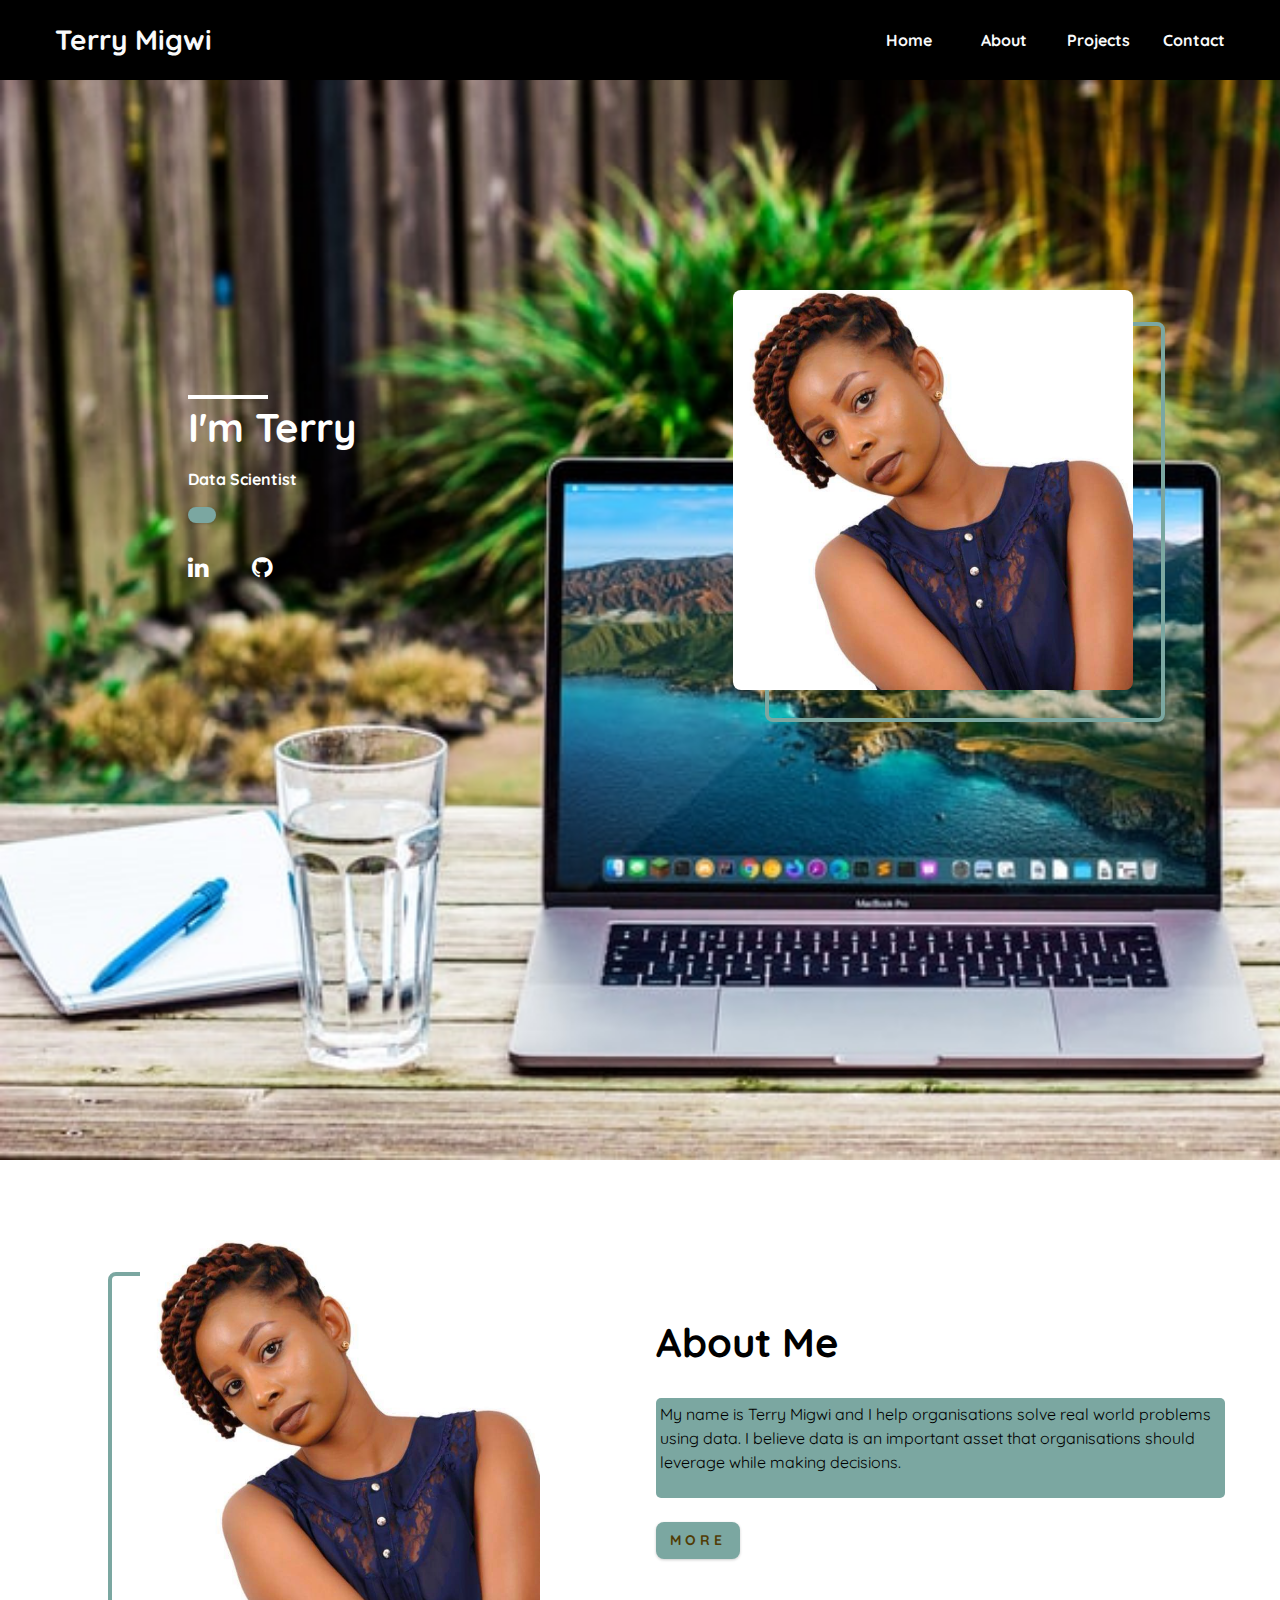
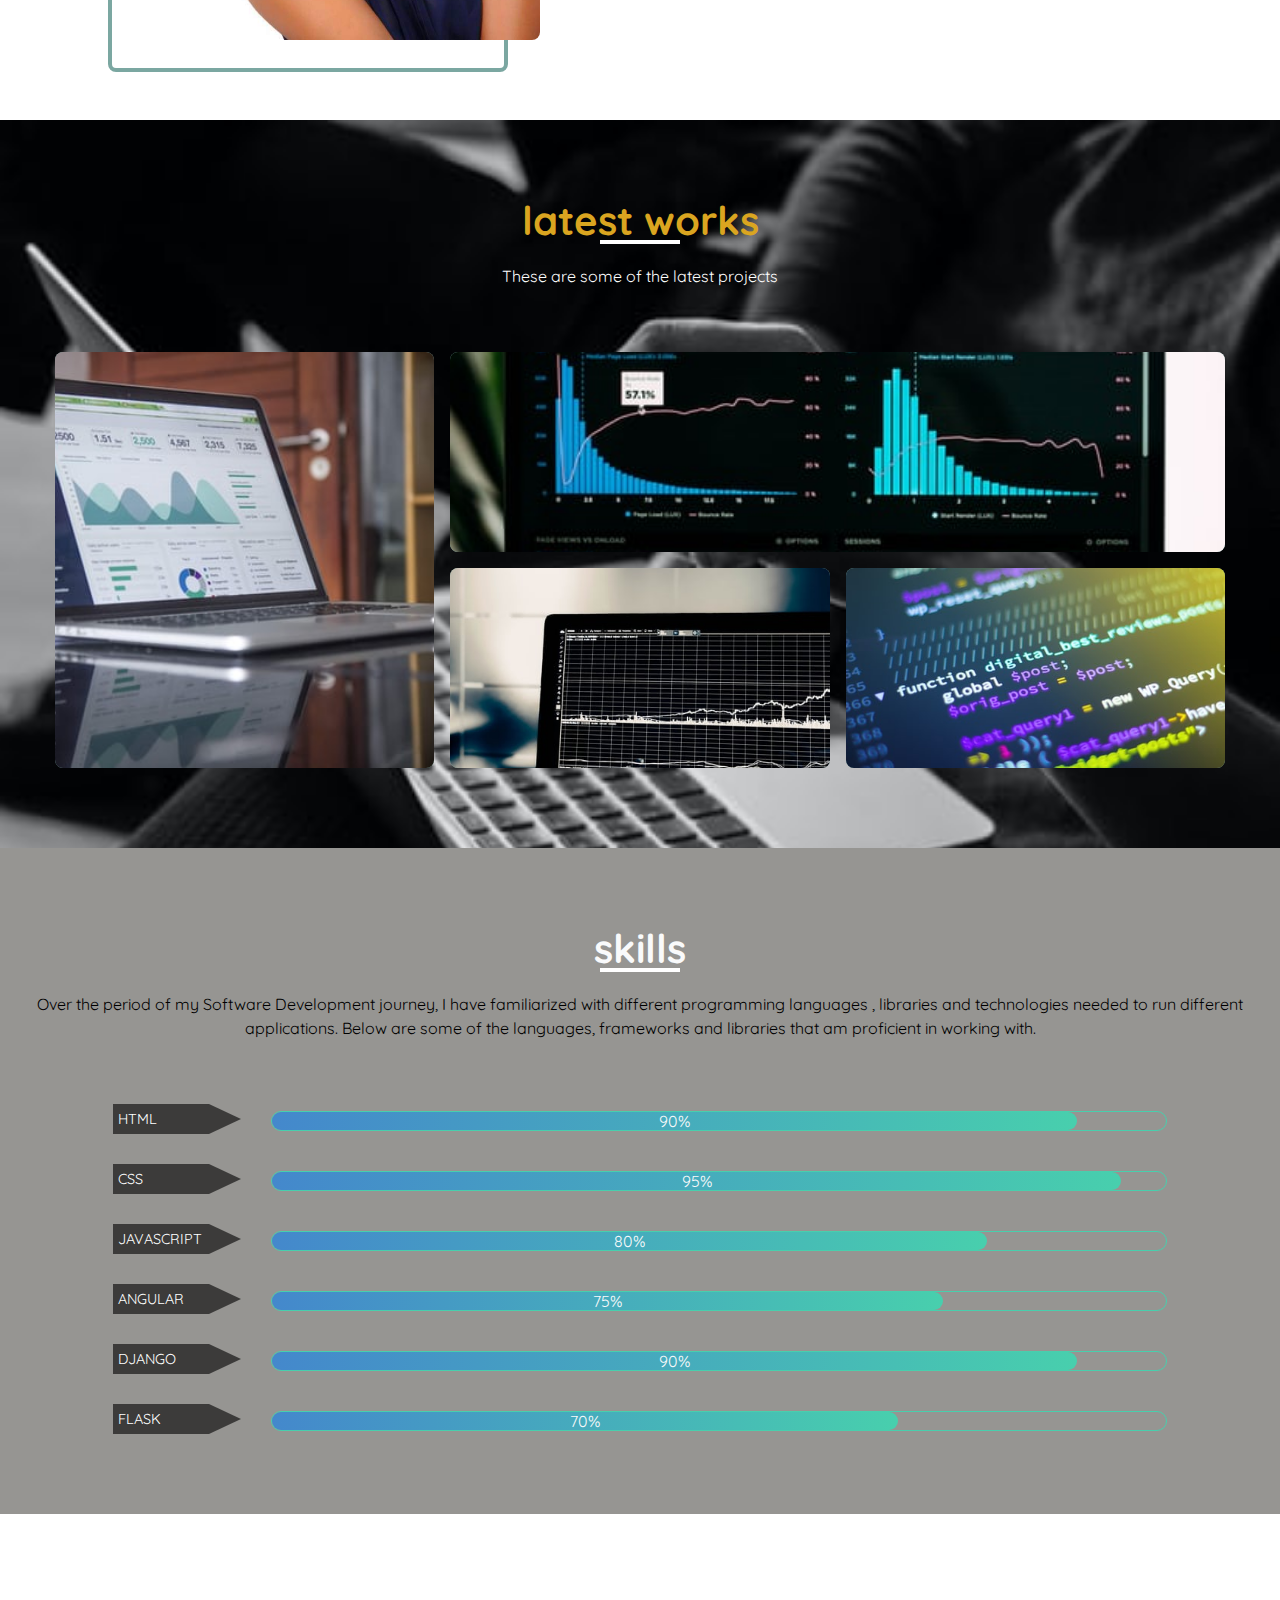
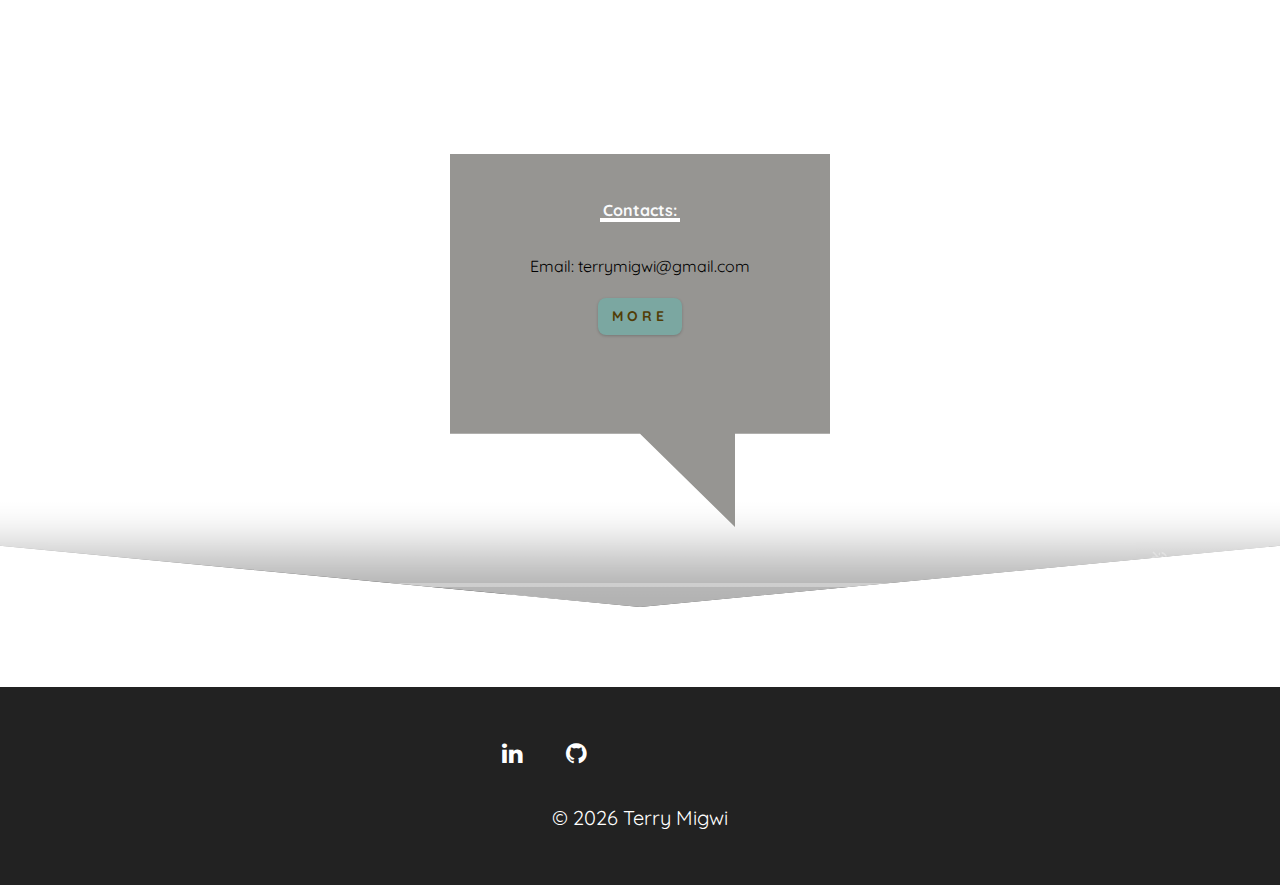
==== index.html @ 01ec3834 "my commit refine code" ====
<!DOCTYPE html>
<html lang="en">
  <head>
    <meta charset="UTF-8" />
    <meta name="viewport" content="width=device-width, initial-scale=1.0" />
    <title>Terry || Home</title>
    <script src="https://code.jquery.com/jquery-3.5.1.slim.min.js" integrity="sha384-DfXdz2htPH0lsSSs5nCTpuj/zy4C+OGpamoFVy38MVBnE+IbbVYUew+OrCXaRkfj" crossorigin="anonymous"></script>
    <script src="https://cdn.jsdelivr.net/npm/popper.js@1.16.1/dist/umd/popper.min.js" integrity="sha384-9/reFTGAW83EW2RDu2S0VKaIzap3H66lZH81PoYlFhbGU+6BZp6G7niu735Sk7lN" crossorigin="anonymous"></script>
    <script src="https://cdn.jsdelivr.net/npm/bootstrap@4.5.3/dist/js/bootstrap.min.js" integrity="sha384-w1Q4orYjBQndcko6MimVbzY0tgp4pWB4lZ7lr30WKz0vr/aWKhXdBNmNb5D92v7s" crossorigin="anonymous"></script>
    <link rel="stylesheet" href="https://cdnjs.cloudflare.com/ajax/libs/font-awesome/4.7.0/css/font-awesome.min.css">
    <link rel="preconnect" href="https://fonts.gstatic.com">
    <link href="https://fonts.googleapis.com/css2?family=Tangerine&display=swap" rel="stylesheet">
    <link rel="stylesheet" href="./css/styles.css" />
  </head>
  <body>
    <div class="container">
    <!-- navbar -->
    <nav class="nav" id="nav">
      <div class="nav-center">
        <!-- nav header -->
        <div class="nav-header">
          <h3>Terry Migwi</h3>
          <button class="nav-btn" id="nav-btn">
            <i class="fa fa-bars"></i>
          </button>
        </div>
        <!-- nav-links -->
        <ul class="nav-links">
          <li>
            <a href="index.html">home</a>
          </li>
          <li>
            <a href="about.html">about</a>
          </li>
          <li>
            <a href="projects.html">projects</a>
          </li>
          <li>
            <a href="contact.html">contact</a>
          </li>
        </ul>
      </div>
    </nav>
    <!-- end of navbar -->
    <!-- sidebar -->
    <aside class="sidebar" id="sidebar" style="background-image: url(./images/photo-1530695489795-8111e55b4280.jpeg);" >
      <div>
        <button class="close-btn" id="close-btn">
          <i class="fa fa-times"></i>
        </button>
        <!-- nav-links -->
        <ul class="sidebar-links">
          <li>
            <a href="index.html">HOME</a>
          </li>
            <a href="projects.html">PROJECTS</a>
          </li>
          <li>
            <a href="">SKILLS</a>
          </li>
          <li>
          <li>
            <a href="about.html">ABOUT</a>
          </li>
          <li>
          <li>
            <a href="contact.html">CONTACT</a>
          </li>
        </ul>
        <!-- social icons -->
        <ul class="social-icons">
          <li>
            <a href="https://www.linkedin.com/in/terry-migwi-a81082137/" class="social-icon">
              <i class="fa fa-linkedin"></i>
            </a>
          </li>
          <li>
            <a href="https://github.com/Terry-Migwi" class="social-icon">
              <i class="fa fa-github"></i>
            </a>
          </li>
        </ul>
      </div>
    </aside>
    <!-- end of sidebar -->
    <!-- header -->
    <header class="hero" style="background-image: url(./images/bg.jpeg);" >
      <div class="section-center hero-center">
        <article class="hero-info">
          <div class="underline"></div>
          <h2 style="color: white;" >I'm Terry</h2> <br>
          <h4>Data Scientist</h4>
          <a href="contact.html" class="btn hero-btn"></a>
          <!-- social icons -->
          <ul class="social-icons hero-icons" style="margin-top: 20px;" >
            <li>
              <a href="https://www.linkedin.com/in/terry-migwi-a81082137/" class="social-icon">
                <i class="fa fa-linkedin" style="color:white;"></i>
              </a>
            </li>
            <li>
              <a href="https://github.com/Terry-Migwi" class="social-icon">
                <i class="fa fa-github" style="color:white;"></i>
              </a>
            </li>
          </ul>
        </article>
        <article class="hero-img">
          <img src="./images/Terry .jpg" class="hero-photo" alt="image" />
        </article>
      </div>
    </header>
    <!-- end of header -->
    <!-- about -->
    <section class="section about">
      <div class="section-center about-center">
        <!-- about img -->
        <article class="about-img">
          <img src="./images/Terry .jpg" class="hero-photo" alt="image" />
        </article>
        <!-- about info -->
        <article class="about-info">
          <!-- section title -->
          <div class="section-title about-title">
            <h2 style="color: black;">About Me</h2>
            <div class="underline"></div>
          </div>
          <!--end of section title -->
          <div class="abt">
            <p>My name is Terry Migwi and I help organisations solve real world problems using data. I believe data is an important asset that organisations should leverage while making decisions.</p>
          </div> <br>
          <a href="about.html" class="btn">More</a>
        </article>
      </div>
    </section>
    <!-- end of about -->
    
    <!-- projects -->
    <section class="section projects" style="background-image: url(./images/p.jpeg); background-repeat: no-repeat; background-size: cover;" >
      <!-- section title -->
      <div class="section-title">
        <h2 style="color: goldenrod;" >latest works</h2>
        <div class="underline"></div>
        <p class="projects-text" style="color: white;">
          These are some of the latest projects 
        </p>
      </div>
      <!--end of section title -->
      <div class="section-center projects-center">
        <!-- single project -->
        <a href="projects.html" class="project-1">
          <article class="project">
            <img
              src="./images/data.jpeg"
              alt="single project"
              class="project-img"
            />
            <div class="project-info">
              <h4>Neighbourhood</h4>
              <p>Moringa School</p>
            </div>
          </article>
        </a>
        <!-- end of single project -->
        <!-- single project -->
        <a href="projects.html" class="project-2">
          <article class="project">
            <img
              src="./images/data1.jpeg"
              alt="single project"
              class="project-img"
            />
            <div class="project-info">
              <h4>Blogs website</h4>
              <p>Moringa School</p>
            </div>
          </article>
        </a>
        <!-- end of single project --><!-- single project -->
        <a href="projects.html" class="project-3">
          <article class="project">
            <img
              src="./images/data2.jpeg"
              alt="single project"
              class="project-img"
            />
            <div class="project-info">
              <h4>Awards</h4>
              <p>Moringa School</p>
            </div>
          </article>
        </a>
        <!-- end of single project --><!-- single project -->
        <a href="projects.html" class="project-4">
          <article class="project">
            <img
              src="./images/data3.jpeg"
              alt="single project"
              class="project-img"
            />
            <div class="project-info">
              <h4>Github Search</h4>
              <p>Moringa School</p>
            </div>
          </article>
        </a>
        <!-- end of single project -->
      </div>
    </section>
    <!-- end of projects -->
<!-- skills -->
<section class="section skills">
  <!-- section title -->
  <div class="section-title">
    <h2>skills</h2>
    <div class="underline"></div>
    <p>Over the period of my Software Development journey, I have familiarized with different programming languages , libraries and technologies needed to run different applications. Below are some of the languages, frameworks and libraries that am proficient in working with.</p>
  </div>
  <!--end of section title -->
  <div class="container">
    <div class="html">
      <div class="tag-html">
          <p>HTML</p>
      </div>
      <div class="progressbar">
          <div class="bar-progress" data-done="90">90%</div>
      </div>
    </div>
  <div class="html">
      <div class="tag-css">
          <p>CSS</p>
      </div>
      <div class="progressbar">
          <div class="bar-progress" data-done="95">95%</div>
      </div>
  </div>
  <div class="html">
      <div class="tag-javascript">
          <p>JAVASCRIPT</p>
      </div>
      <div class="progressbar">
          <div class="bar-progress" data-done="80">80%</div>
      </div>
  </div>
  <div class="html">
      <div class="tag-angular">
          <p>ANGULAR</p>
      </div>
      <div class="progressbar">
          <div class="bar-progress" data-done="75">75%</div>
      </div>
  </div>
  <div class="html">
      <div class="tag-django">
          <p>DJANGO</p>
      </div>
      <div class="progressbar">
          <div class="bar-progress" data-done="90">90%</div>
      </div>
  </div>
  <div class="html">
      <div class="tag-flask">
          <p>FLASK</p>
      </div>
      <div class="progressbar">
          <div class="bar-progress" data-done="70">70%</div>
      </div>
  </div>
</div>

</div>
<!-- end of skills -->

    <!-- connect -->
    <section class="connect">
      <video
        controls
        autoplay
        muted
        loop
        class="video-container"
        poster="./images/project-1.jpeg"
      >
        <source src="./videos/connect.mp4" type="video/mp4" />
        Sorry, your browser does not support embedded videos
      </video>
      <div class="video-banner">
        <!-- section title -->
        <div class="section-title">
          <h4>Contacts:</h4>
          <div class="underline"></div>
        </div>
        <!--end of section title -->
        <p class="video-text">
          Email: terrymigwi@gmail.com
        </p>
        <a href="contact.html" class="btn">MORE</a>
      </div>
    </section>
    <!-- end of connect -->
    
    <!-- footer -->
    <footer class="footer">
      <!-- social icons -->
      <ul class="social-icons">
        <li>
          <a href="https://www.linkedin.com/in/terry-migwi-a81082137/" class="social-icon">
            <i class="fa fa-linkedin" style="color:white;"></i>
          </a>
        </li>
        <li>
          <a href="https://github.com/Terry-Migwi" class="social-icon">
            <i class="fa fa-github" style="color:white;"></i>
          </a>
        </li>
      </ul>

      <p class="ny">&copy; <span id="date"></span> Terry Migwi</p>
    </footer>
    <script src="./js/app.js"></script>
  </body>
</html>
---- css/styles.css ----
@import url('https://fonts.googleapis.com/css2?family=Quicksand:wght@300&display=swap');

body {
  font-family: 'Quicksand', sans-serif;
  overflow-x: hidden;
}

.services{
  display: flex;
  flex-direction: row;
  flex-wrap: wrap;
  justify-content: space-around;
  height: 100px;
  
}

:root {
  /* dark shades of primary color*/
  --clr-primary-1: hsl(43, 86%, 17%);
  --clr-primary-2: hsl(43, 77%, 27%);
  --clr-primary-3: hsl(43, 72%, 37%);
  --clr-primary-4: hsl(42, 63%, 48%);
  /* primary/main color */
  --clr-primary-5: hsl(172, 20%, 57%);
  /* lighter shades of primary color */
  --clr-primary-6: hsl(45, 2%, 58%);
  --clr-primary-7: hsl(45, 2%, 58%);
  --clr-primary-8: hsl(45, 2%, 58%);
  --clr-primary-9: hsl(45, 2%, 58%);
  --clr-primary-10: hsl(45, 2%, 58%);
  /* darkest grey - used for headings */
  --clr-grey-1: hsl(210, 25%, 98%);
  --clr-grey-2: hsl(210, 25%, 98%);
  --clr-grey-3: hsl(210, 25%, 98%);
  --clr-grey-4: hsl(210, 25%, 98%);
  /* grey used for paragraphs */
  --clr-grey-5: hsl(210, 40%, 98%);
  --clr-grey-6: hsl(183, 22%, 67%);
  --clr-grey-7: hsl(211, 27%, 70%);
  --clr-grey-8: hsl(210, 31%, 80%);
  --clr-grey-9: hsl(212, 33%, 89%);
  --clr-grey-10: hsl(210, 36%, 96%);
  --clr-white: #fff;
  --transition: all 0.3s linear;
  --spacing: 0.25rem;
  --radius: 0.5rem;
  --light-shadow: 0 5px 15px rgba(0, 0, 0, 0.1);
  --dark-shadow: 0 5px 15px rgba(0, 0, 0, 0.2);
  --max-width: 1170px;
}
/*
=============== 
Global Styles
===============
*/

*,
::after,
::before {
  margin: 0;
  padding: 0;
  box-sizing: border-box;
}
body {
  background: var(--clr-white);
  color: var(--clr-grey-1);
  line-height: 1.5;
  font-size: 0.875rem;
}
ul {
  list-style-type: none;
}
a {
  text-decoration: none;
}
img:not(.nav-logo) {
  width: 100%;
  display: block;
}


p {
  margin-bottom: 1.25rem;
  color: black;
}
@media screen and (min-width: 800px) {
  h1 {
    font-size: 4rem;
  }
  h2 {
    font-size: 2.5rem;
  }
  h3 {
    font-size: 1.75rem;
  }
  h4 {
    font-size: 1rem;
  }
  body {
    font-size: 1rem;
  }
  h1,
  h2,
  h3,
  h4 {
    line-height: 1;
  }
}
/*  global classes */

.btn {
  text-transform: uppercase;
  background: var(--clr-primary-5);
  color: var(--clr-primary-1);
  padding: 0.375rem 0.75rem;
  letter-spacing: var(--spacing);
  display: inline-block;
  font-weight: 700;
  -webkit-transition: var(--transition);
  transition: var(--transition);
  font-size: 0.875rem;
  border: 2px solid transparent;
  cursor: pointer;
  box-shadow: 0 1px 3px rgba(0, 0, 0, 0.2);
  border-radius: var(--radius);
}
.btn:hover {
  color: var(--clr-primary-1);
  background: var(--clr-primary-7);
}
/* section */
.section {
  padding: 5rem 0;
}

.section-center {
  width: 90vw;
  margin: 0 auto;
  max-width: 1170px;
}
@media screen and (min-width: 992px) {
  .section-center {
    width: 95vw;
  }
}
/* added during recording */

.underline {
  width: 5rem;
  height: 0.25rem;
  margin-bottom: 1.25rem;
  background-color: white;
  margin-left: auto;
  margin-right: auto;
}
.section-title {
  margin-bottom: 4rem;
  text-align: center;
}
.abt {
  background-color: hsl(172, 20%, 57%);
  border-radius: 5px;
  padding: 4px;
}
.bg-grey {
  background: var(--clr-grey-10);
}
/*
=============== 
Navbar
===============
*/
.nav-links {
  display: none;
}
.nav {
  height: 5rem;
  padding: 1rem;
  display: grid;
  -webkit-box-align: center;
  align-items: center;
  -webkit-transition: var(--transition);
  transition: var(--transition);
  background-color: black;
}
.nav-center {
  width: 100%;
  max-width: 1170px;
  margin: 0 auto;
}
.nav-header {
  display: grid;
  grid-template-columns: auto 1fr;
  -webkit-box-align: center;
  align-items: center;
}
.nav-btn {
  background: transparent;
  border-color: transparent;
  color: var(--clr-primary-5);
  font-size: 2rem;
  cursor: pointer;
  justify-self: end;
}
@media screen and (min-width: 768px) {
  .nav {
    background-color: black;
  }
  .nav-btn {
    display: none;
  }
  .nav-links {
    display: grid;
    grid-template-columns: repeat(4, 1fr);
    justify-items: center;
    -webkit-column-gap: 2rem;
    -moz-column-gap: 2rem;
    column-gap: 2rem;
    justify-self: end;
  }
  .nav-links a {
    text-transform: capitalize;
    color: var(--clr-grey-1);
    font-weight: bold;
    -webkit-transition: var(--transition);
    transition: var(--transition);
  }
  .nav-links a:hover {
    color: white;
  }
  .nav-center {
    display: grid;
    grid-template-columns: auto 1fr;
    -webkit-box-align: center;
    align-items: center;
  }
}
/* fixed navbar */
.navbar-fixed {
  position: fixed;
  top: 0;
  left: 0;
  width: 100%;
  background-color: black;
  z-index: 2;
  /* box-shadow: var(--light-shadow); */
}
/*
=============== 
Sidebar
===============
*/
.sidebar {
  position: fixed;
  top: 0;
  left: 0;
  width: 100%;
  height: 100%;
  background-color: black;
  z-index: 4;
  display: grid;
  place-items: center;
  -webkit-transition: var(--transition);
  transition: var(--transition);
  /* add later */
  -webkit-transform: translateX(-100%);
  transform: translateX(-100%);
}
/* toggle sidebar */
.show-sidebar {
  -webkit-transform: translateX(0);
  transform: translateX(0);
}
.sidebar-links {
  text-align: center;
}
.sidebar-links a {
  font-size: 2rem;
  text-transform: capitalize;
  -webkit-transition: var(--transition);
  transition: var(--transition);
  color: var(--clr-grey-5);
  letter-spacing: var(--spacing);
  display: inline-block;
  margin-bottom: 1.5rem;
}
.sidebar-links a:hover {
  color: var(--clr-primary-5);
}
.social-icons {
  display: grid;
  margin-top: 3rem;
  width: 20rem;
  grid-template-columns: repeat(5, 1fr);
  justify-items: center;
}
.social-icon {
  font-size: 1.5rem;
  color: var(--clr-grey-1);
  -webkit-transition: var(--transition);
  transition: var(--transition);
}
.social-icon:hover {
  color: var(--clr-primary-5);
}
.close-btn {
  position: absolute;
  top: 1rem;
  right: 1rem;
  font-size: 3rem;
  background: transparent;
  border: transparent;
  -webkit-transition: var(--transition);
  transition: var(--transition);
  color: #bb2525;
  cursor: pointer;
}
.close-btn:hover {
  color: #e66b6b;
}
/*
=============== 
Hero
===============
*/
/* underline added to globals */
.hero .underline {
  margin-bottom: 0.5rem;
  margin-left: 0;
}
.hero-img {
  display: none;
}
.hero {
  background: var(--clr-primary-10);
  background-size: cover;
  height: 120vh;
}
.hero-center {
  min-height: calc(100vh - 5rem);
  display: grid;
  place-items: center;
}
.hero-info h4 {
  color: white;
}
.hero-icons {
  justify-items: start;
}
.hero-btn {
  margin-top: 1.25rem;
}
@media screen and (min-width: 992px) {
  .hero-img {
    display: block;
    position: relative;
  }
  .hero-center {
    grid-template-columns: 1fr 1fr;
  }

  .hero-img::before,
  .about-img::before {
    content: "";
    position: absolute;
    width: 100%;
    height: 100%;
    border: 0.25rem solid var(--clr-primary-5);
    top: 2rem;
    right: -2rem;
    border-radius: var(--radius);
  }
}
.hero-photo {
  max-width: 25rem;
  max-height: 30rem;
  -o-object-fit: cover;
  object-fit: cover;
  border-radius: var(--radius);
  position: relative;
}
/*
=============== 
About
===============
*/
/* section title added to globals */
.about-title {
  text-align: left;
  margin-bottom: 2rem;
}
.about-title .underline {
  margin-left: 0;
}
.about-center {
  display: grid;
  gap: 3rem 2rem;
}
.about-img {
  justify-self: center;
}
@media screen and (min-width: 992px) {
  .about-center {
    grid-template-columns: 1fr 1fr;
  }
  .about-img {
    position: relative;
  }
  .about-img::before {
    left: -2rem;
  }
  .about-info {
    align-self: center;
  }
}

/*
=============== 
Projects
===============
*/
.projects-text {
  width: 85vw;
  max-width: 30rem;
  margin: 0 auto;
}
.project {
  position: relative;
  background: var(--clr-primary-5);
  border-radius: var(--radius);
  margin-bottom: 2rem;
}
.project-info {
  text-align: center;
  color: var(--clr-white);
  position: absolute;
  top: 50%;
  left: 50%;
  -webkit-transform: translate(-50%, -50%);
  transform: translate(-50%, -50%);
  -webkit-transition: var(--transition);
  transition: var(--transition);
  opacity: 0;
}
.project-info p {
  text-transform: capitalize;
  color: var(--clr-white);
}
.project:hover .project-info {
  opacity: 1;
}
.project-img {
  -webkit-transition: var(--transition);
  transition: var(--transition);
  border-radius: var(--radius);
  height: 15rem;
  -o-object-fit: cover;
  object-fit: cover;
}
.project:hover .project-img {
  opacity: 0.1;
}
.project::after {
  content: "";
  position: absolute;
  top: 0;
  left: 0;
  width: 100%;
  height: 100%;
  border: 0.25rem solid var(--clr-white);
  border-radius: var(--radius);
  -webkit-transition: var(--transition);
  transition: var(--transition);
  opacity: 0;
}
.project:hover::after {
  opacity: 1;
  -webkit-transform: scale(0.8);
  transform: scale(0.8);
}
@media screen and (min-width: 676px) {
  .projects-center {
    display: grid;
    grid-template-columns: 1fr 1fr;
    -webkit-column-gap: 2rem;
    -moz-column-gap: 2rem;
    column-gap: 2rem;
  }
}
@media screen and (min-width: 992px) {
  .projects-center {
    grid-template-columns: repeat(3, 1fr);
  }
}
@media screen and (min-width: 1170px) {
  .projects-center {
    grid-template-rows: 200px 200px;
    gap: 1rem;
    grid-template-areas:
      "a b b"
      "a c d";
  }
  .project-img {
    height: 100%;
  }
  .project {
    height: 100%;
  }
  .project-1 {
    grid-area: a;
  }
  .project-2 {
    grid-area: b;
  }
  .project-3 {
    grid-area: c;
  }
  .project-4 {
    grid-area: d;
  }
}
/*
=============== 
Connect
===============
*/
.connect {
  min-height: 10vh;
  position: relative;
  padding: 10rem 0 5rem 0;
  margin: 5rem 0;
}
.video-container {
  position: absolute;
  top: 0;
  left: 0;
  width: 100%;
  height: 100%;
  -o-object-fit: cover;
  object-fit: cover;
  z-index: -2;
}
.connect::after {
  content: "";
  position: absolute;
  top: 0;
  left: 0;
  width: 100%;
  height: 100%;
  background: var(--clr-white);
  /* background: rgba(0, 0, 0, 0.6); */
  opacity: 0.7;
  z-index: -1;
}
.connect {
  display: grid;
  place-items: center;
}
.video-banner .section-title {
  margin-bottom: 2rem;
}
.video-text {
  max-width: 30rem;
}
.video-banner {
  background: var(--clr-primary-10);
  padding: 3rem 5rem 12rem 5rem;
  text-align: center;

  -webkit-clip-path: polygon(
    0% 0%,
    100% 0%,
    100% 75%,
    75% 75%,
    75% 100%,
    50% 75%,
    0% 75%
  );
  clip-path: polygon(
    0% 0%,
    100% 0%,
    100% 75%,
    75% 75%,
    75% 100%,
    50% 75%,
    0% 75%
  );
}
.connect {
  -webkit-clip-path: polygon(
    50% 0%,
    100% 10%,
    100% 90%,
    50% 100%,
    0 90%,
    0 10%
  );
  clip-path: polygon(50% 0%, 100% 10%, 100% 90%, 50% 100%, 0 90%, 0 10%);
}
/*
=============== 
Skills
===============
*/
@media screen and (min-width: 768px) {
  .skills-center {
    display: grid;
    grid-template-columns: 1fr 1fr;
    -webkit-column-gap: 2rem;
    -moz-column-gap: 2rem;
    column-gap: 2rem;
  }
}
.skills {
  background: var(--clr-primary-9);
}
.skills h3 {
  margin: 1.5rem 0;
  color: var(--clr-primary-1);
}
.skill {
  margin-bottom: 1.25rem;
}
.skill p {
  margin-bottom: 0.5rem;
  text-transform: capitalize;
  color: var(--clr-primary-1);
}
.skill-container {
  background: var(--clr-white);
  height: 1rem;
  width: 100%;
  border-radius: var(--radius);
  position: relative;
}
.skill-value {
  position: absolute;
  top: 0;
  left: 0;
  background: var(--clr-primary-5);
  height: 100%;
  width: 50%;
  border-radius: var(--radius);
}
.value-70 {
  width: 70%;
}
.value-80 {
  width: 80%;
}
.skill-text {
  position: absolute;
  top: -2rem;
  left: 50%;
  -webkit-transform: translateX(-50%);
  transform: translateX(-50%);
}
.skill-text-70 {
  left: 100%;
}
.skill-text-80 {
  left: 100%;
}
/*
=============== 
Timeline
===============
*/
.timeline-center {
  width: 80vw;
  max-width: 40rem;
}
.timeline-item {
  border-top: 2px dashed var(--clr-primary-5);
  margin: 0;
  padding: 4rem 2rem;
  position: relative;
}
.timeline p {
  margin-bottom: 0;
}
.timeline-item:nth-child(even) {
  border-left: 2px dashed var(--clr-primary-5);
  border-top-left-radius: 2rem;
  border-bottom-left-radius: 2rem;

  margin-right: 2rem;
  padding-right: 0;
}
.timeline-item:nth-child(odd) {
  border-right: 2px dashed var(--clr-primary-5);
  border-top-right-radius: 2rem;
  border-bottom-right-radius: 2rem;
  margin-left: 2rem;
  padding-left: 0;
}
.timeline-item:first-child {
  border-top: 0;
  border-top-right-radius: 0;
}
.timeline-item:last-child {
  border-bottom-left-radius: 0;
}
.number {
  position: absolute;
  top: 50%;
  -webkit-transform: translate(-50%, -50%);
  transform: translate(-50%, -50%);
  margin-bottom: 0;
  background: var(--clr-primary-5);
  width: 2rem;
  height: 2rem;
  border-radius: 50%;
  display: grid;
  place-items: center;
  color: var(--clr-primary-1);
  font-weight: bold;
}
.timeline-item:nth-child(even) .number {
  left: 0;
}
.timeline-item:nth-child(odd) .number {
  right: 0;
  -webkit-transform: translate(50%, -50%);
  transform: translate(50%, -50%);
}

/*
=============== 
Footer
===============
*/
.footer {
  padding-bottom: 2rem;
  background: #222;
  display: grid;
  place-items: center;
}
.footer .social-icons {
  margin-bottom: 2rem;
}
.footer .social-icon {
  color: var(--clr-primary-5);
}
.footer .social-icon:hover {
  color: var(--clr-primary-10);
}
.footer p {
  font-size: 1.25rem;
  text-transform: capitalize;
}
/*
=============== 
Single Page
===============
*/
.single-page {
  background: var(--clr-primary-10);
  min-height: calc(100vh - 5rem - 198px);
}
.page-info {
  max-width: 700px;
}
.page-info a {
  text-transform: uppercase;
  color: var(--clr-primary-5);
  -webkit-transition: var(--transition);
  transition: var(--transition);
}
.page-info a:hover {
  color: var(--clr-primary-1);
}

/*
=============== 
Products Page
===============
*/
.projects-hero {
  height: 40vh;
  background: var(--clr-primary-10);
  display: grid;
  place-items: center;
}
.projects-hero .section-title {
  margin-bottom: 0;
}
.single-project {
  background: var(--clr-grey-10);
  border-radius: var(--radius);
}
.project-container img {
  border-top-left-radius: var(--radius);
  border-top-right-radius: var(--radius);
}
.project-container {
  position: relative;
}
.project-icon {
  position: absolute;
  font-size: 1.75rem;
  bottom: 0;
  left: 50%;
  -webkit-transform: translate(-50%, 50%);
  transform: translate(-50%, 50%);
  width: 4rem;
  height: 4rem;
  display: grid;
  place-items: center;
  background: var(--clr-primary-5);
  border-radius: 50%;
  color: var(--clr-primary-1);
  border: 0.375rem solid var(--clr-grey-10);
}
.project-details {
  padding: 2rem 1.5rem;
  color: black;
}
.project-footer {
  display: grid;
  grid-template-columns: 1fr 1fr;
  color: var(--clr-primary-5);
}
.project-footer a {
  color: var(--clr-primary-5);
  text-transform: capitalize;
  -webkit-transition: var(--transition);
  transition: var(--transition);
  justify-self: end;
}
.project-footer a:hover {
  color: var(--clr-primary-1);
}
.projects-page-center {
  display: grid;
  grid-template-columns: repeat(auto-fill, minmax(330px, 1fr));
  gap: 3rem 1rem;
}

/* Skills Section */

#skills{
  height: 100vh;
  background: linear-gradient(to right, white,rgb(82, 75, 75));
  margin-bottom: 0;
}

.html{
  display: flex;
  flex-wrap: wrap;
  justify-content: center;
  margin-top: 30px;
}

div[class^='tag-']{
  clip-path: polygon(75% 0%,100% 50%,75% 100%,0% 100%,0% 50%,0% 0%);
  width: 10%;
  height: 30px;
  background-color: rgba(0,0, 0,.6) ;
  margin-right: 30px;
  padding-left: 5px;
}

div[class^='tag-'] p{
  text-align: left;
  color: white;
  font-size: 0.9rem;
  padding-top: 5px;
}
.progressbar{
  width: 70%;
  height: 20px;
  border: 1px solid #48CFAD;
  border-radius: 20px;
  margin-top: 7px;
}

.bar-progress{
  background:linear-gradient(to left, #48CFAD,#48CF);
  height: 100%;
  width: 0;
  opacity: 0;
  border-radius: 20px;
  display: flex;
  align-items: center;
  justify-content: center;
  transition: 1s ease;
  text-align: center;

}
.ny{
  color: white;
}
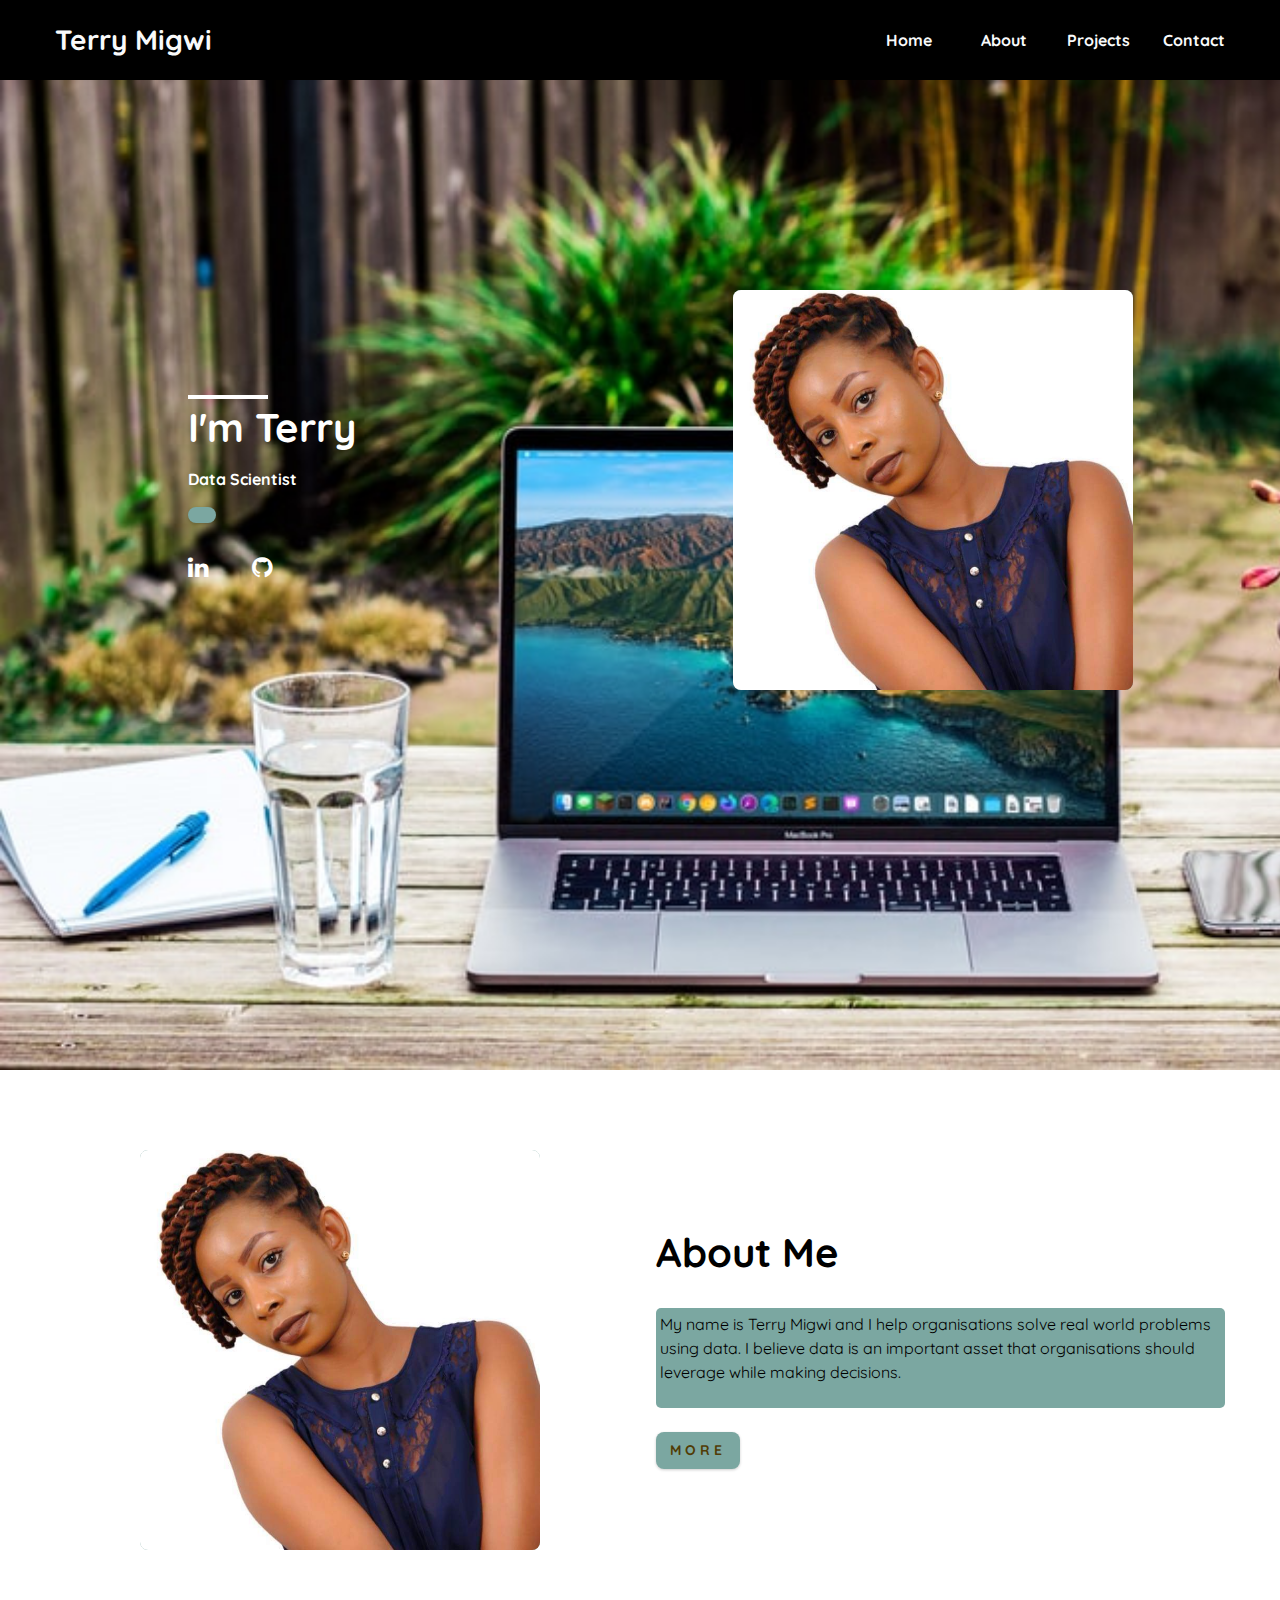
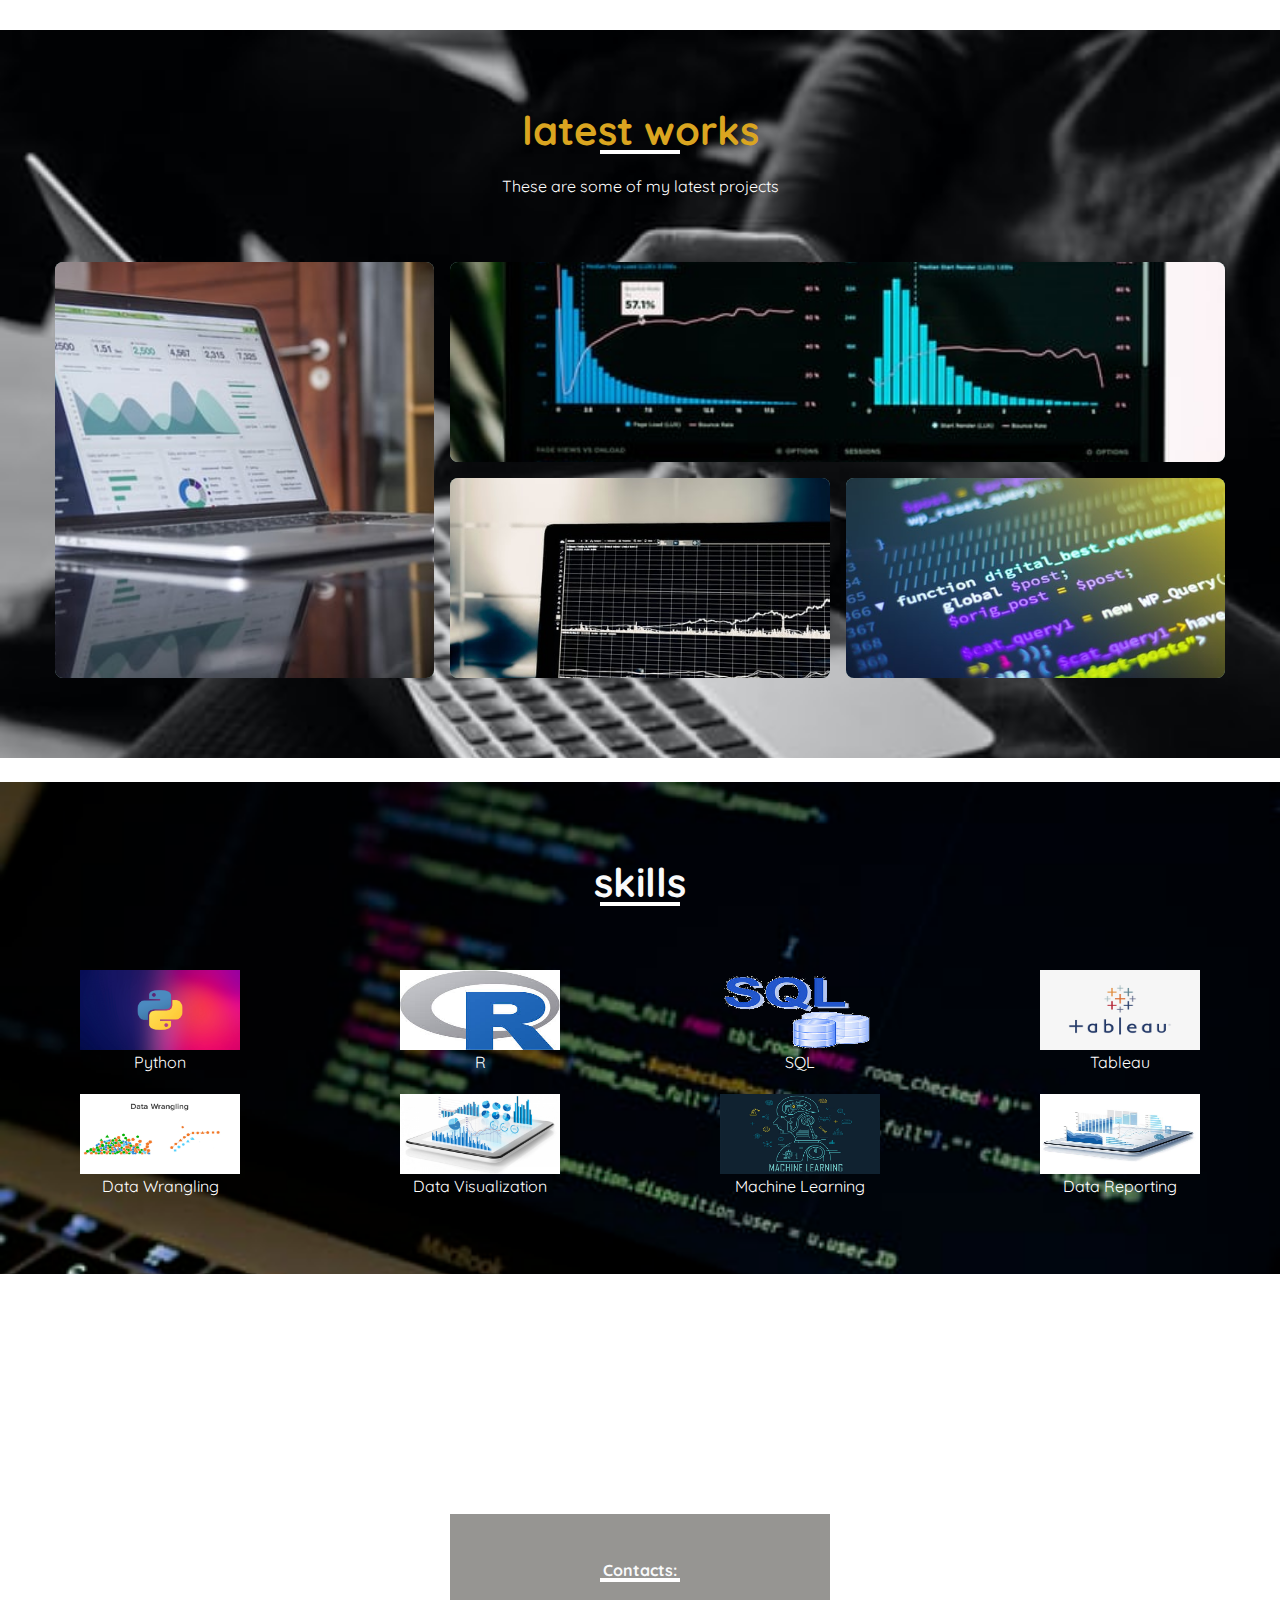
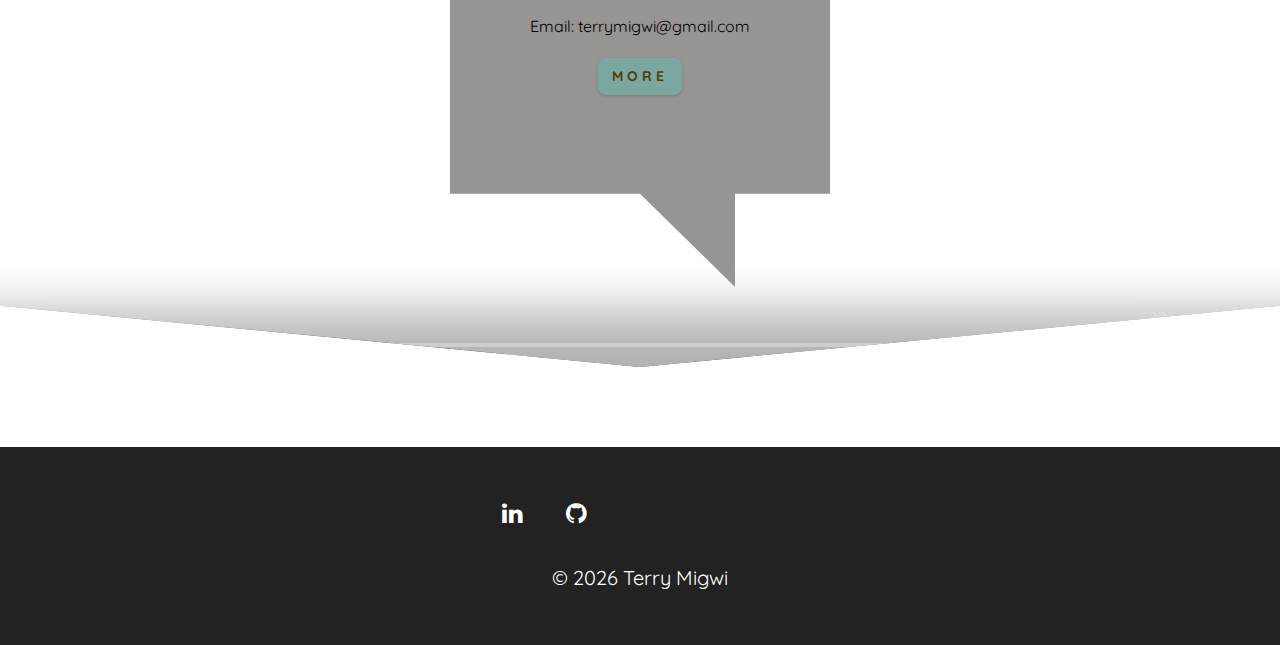
==== commit e97222bd: "my commit edit code" ====
--- a/index.html
+++ b/index.html
@@ -142,7 +142,7 @@
         <h2 style="color: goldenrod;" >latest works</h2>
         <div class="underline"></div>
         <p class="projects-text" style="color: white;">
-          These are some of the latest projects 
+          These are some of my latest projects 
         </p>
       </div>
       <!--end of section title -->
@@ -156,8 +156,8 @@
               class="project-img"
             />
             <div class="project-info">
-              <h4>Neighbourhood</h4>
-              <p>Moringa School</p>
+              <h4>Targeted Advertisements</h4>
+              
             </div>
           </article>
         </a>
@@ -171,8 +171,8 @@
               class="project-img"
             />
             <div class="project-info">
-              <h4>Blogs website</h4>
-              <p>Moringa School</p>
+              <h4>Regression Models</h4>
+              
             </div>
           </article>
         </a>
@@ -185,8 +185,8 @@
               class="project-img"
             />
             <div class="project-info">
-              <h4>Awards</h4>
-              <p>Moringa School</p>
+              <h4>Regularization Techniques</h4>
+              
             </div>
           </article>
         </a>
@@ -199,75 +199,70 @@
               class="project-img"
             />
             <div class="project-info">
-              <h4>Github Search</h4>
-              <p>Moringa School</p>
+              <h4>Random Forest & SVM Clasifiers</h4>
+              
             </div>
           </article>
         </a>
         <!-- end of single project -->
       </div>
-    </section>
+    </section> <br>
     <!-- end of projects -->
-<!-- skills -->
-<section class="section skills">
+ <!-- skills -->
+ <section class="section skills" style="background-image: url(./images/dark.jpeg); background-size: cover;">
   <!-- section title -->
   <div class="section-title">
     <h2>skills</h2>
     <div class="underline"></div>
-    <p>Over the period of my Software Development journey, I have familiarized with different programming languages , libraries and technologies needed to run different applications. Below are some of the languages, frameworks and libraries that am proficient in working with.</p>
   </div>
   <!--end of section title -->
-  <div class="container">
-    <div class="html">
-      <div class="tag-html">
-          <p>HTML</p>
-      </div>
-      <div class="progressbar">
-          <div class="bar-progress" data-done="90">90%</div>
-      </div>
-    </div>
-  <div class="html">
-      <div class="tag-css">
-          <p>CSS</p>
-      </div>
-      <div class="progressbar">
-          <div class="bar-progress" data-done="95">95%</div>
-      </div>
+  
+  <div class="container">    
+    <div class="col-12">
+      <div class="row services" >
+        <div class="card" style="width: 10rem;">
+            <img src="./images/python.jpg" class="card-img-top" alt="...">    
+            <p>Python</p>            
+        </div>
+        
+        <div class="card" style="width: 10rem;">
+            <img src="./images/r.jpeg" class="card-img-top" alt="...">    
+            <p>R</p>            
+        </div>
+        
+        <div class="card" style="width: 10rem;">
+            <img src="./images/sql.png" class="card-img-top" alt="...">  
+            <p>SQL</p>  
+            <p></p>            
+        </div>
+        <div class="card" style="width: 10rem;">
+            <img src="./images/tableau-logo.png" class="card-img-top" alt="...">
+            <p>Tableau</p>                
+        </div>
+      </div> <br>
+
+      <div class="row services">
+        <div class="card" style="width: 10rem;">
+          <img src="./images/dw.png" class="card-img-top" alt="...">   
+          <p>Data Wrangling</p>             
+        </div>
+        <div class="card" style="width: 10rem;">
+          <img src="./images/dv.jpg" class="card-img-top" alt="...">
+          <p>Data Visualization</p>                
+        </div>
+        <div class="card" style="width: 10rem;">
+          <img src="./images/machine.jpeg" class="card-img-top" alt="..."> 
+          <p>Machine Learning</p>               
+        </div>
+        <div class="card" style="width: 10rem;">
+        <img src="./images/dr.jpg" class="card-img-top" alt="...">    
+        <p>Data Reporting</p>            
+        </div>
+      </div> 
+    </div> 
+      
+
   </div>
-  <div class="html">
-      <div class="tag-javascript">
-          <p>JAVASCRIPT</p>
-      </div>
-      <div class="progressbar">
-          <div class="bar-progress" data-done="80">80%</div>
-      </div>
-  </div>
-  <div class="html">
-      <div class="tag-angular">
-          <p>ANGULAR</p>
-      </div>
-      <div class="progressbar">
-          <div class="bar-progress" data-done="75">75%</div>
-      </div>
-  </div>
-  <div class="html">
-      <div class="tag-django">
-          <p>DJANGO</p>
-      </div>
-      <div class="progressbar">
-          <div class="bar-progress" data-done="90">90%</div>
-      </div>
-  </div>
-  <div class="html">
-      <div class="tag-flask">
-          <p>FLASK</p>
-      </div>
-      <div class="progressbar">
-          <div class="bar-progress" data-done="70">70%</div>
-      </div>
-  </div>
-</div>
-
 </div>
 <!-- end of skills -->
 
--- a/css/styles.css
+++ b/css/styles.css
@@ -11,7 +11,14 @@
   flex-wrap: wrap;
   justify-content: space-around;
   height: 100px;
-  
+}
+
+.services img{
+  height: 80px;
+}
+.services p{
+  text-align: center;
+  color: white;
 }
 
 :root {
@@ -334,7 +341,7 @@
 .hero {
   background: var(--clr-primary-10);
   background-size: cover;
-  height: 120vh;
+  height: 110vh;
 }
 .hero-center {
   min-height: calc(100vh - 5rem);
@@ -366,8 +373,8 @@
     width: 100%;
     height: 100%;
     border: 0.25rem solid var(--clr-primary-5);
-    top: 2rem;
-    right: -2rem;
+    /* top: 2rem;
+    right: -2rem; */
     border-radius: var(--radius);
   }
 }
@@ -406,9 +413,9 @@
   .about-img {
     position: relative;
   }
-  .about-img::before {
+  /* .about-img::before {
     left: -2rem;
-  }
+  } */
   .about-info {
     align-self: center;
   }
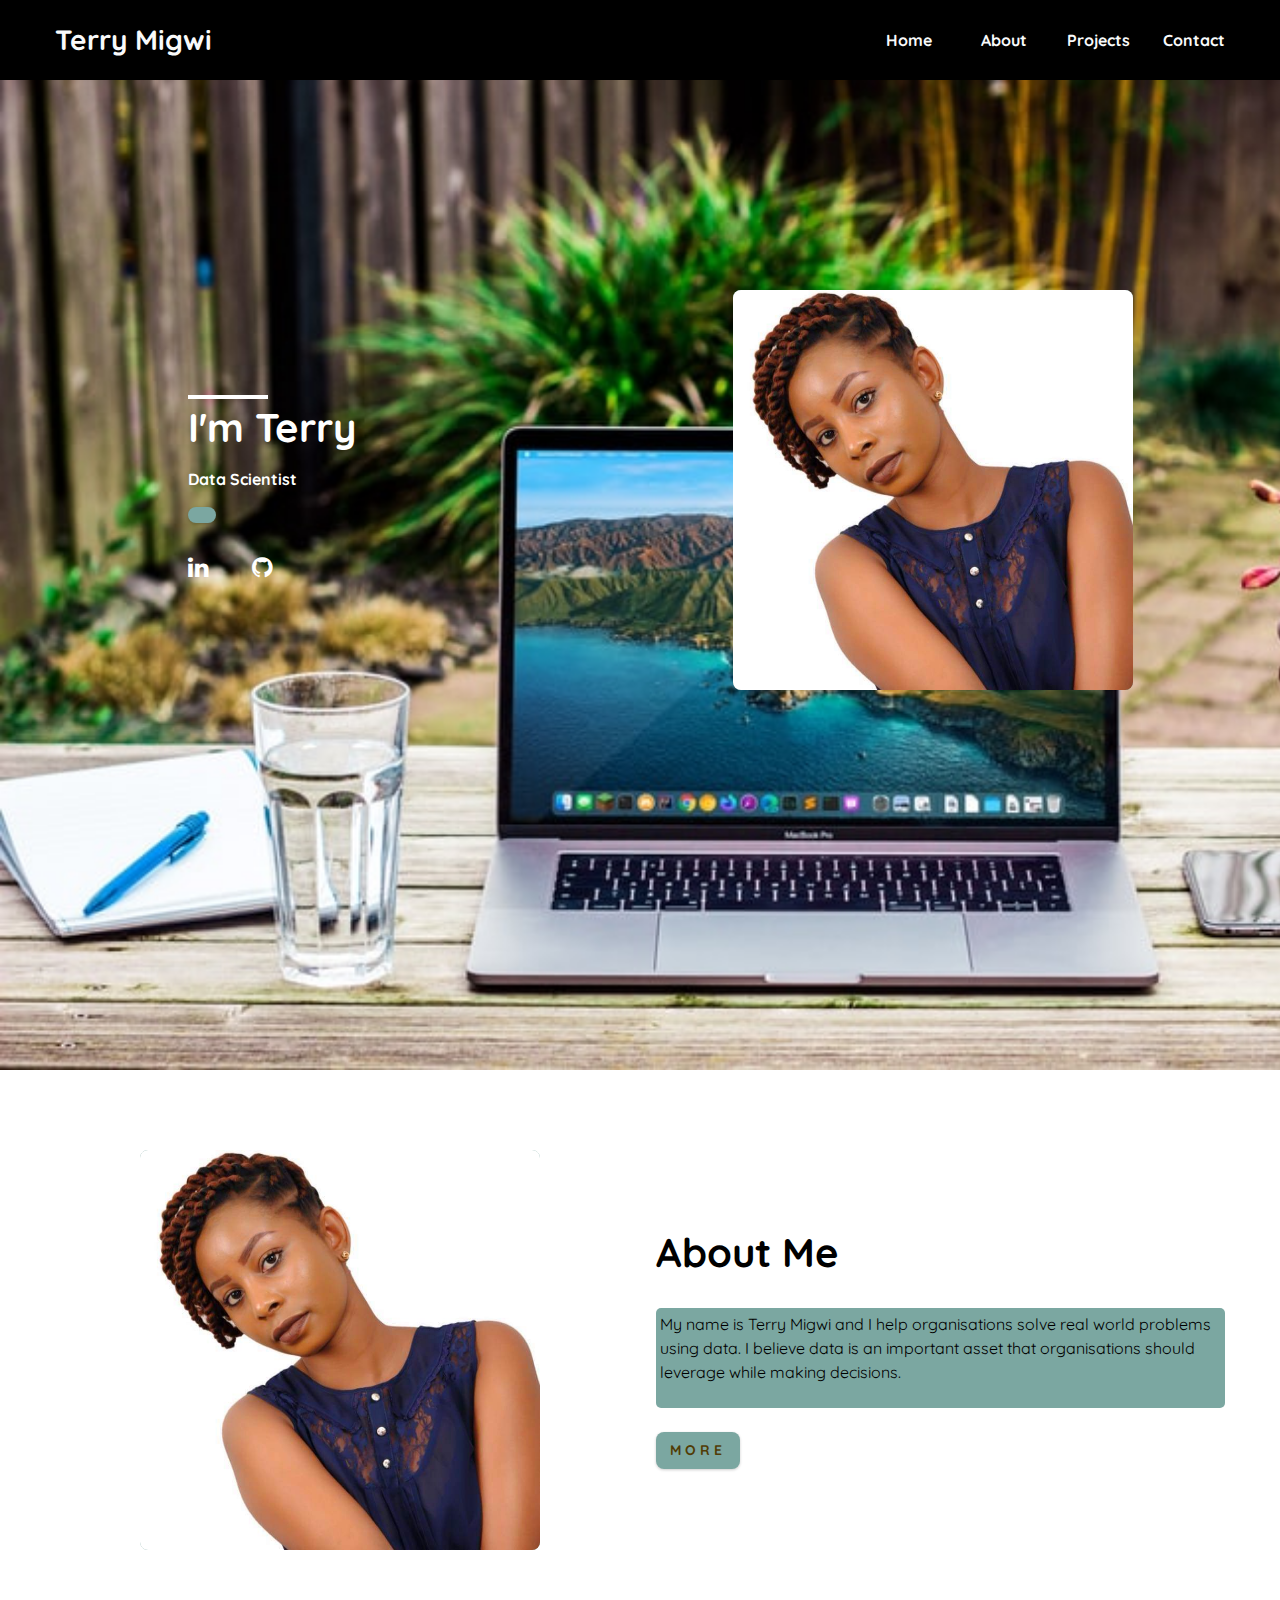
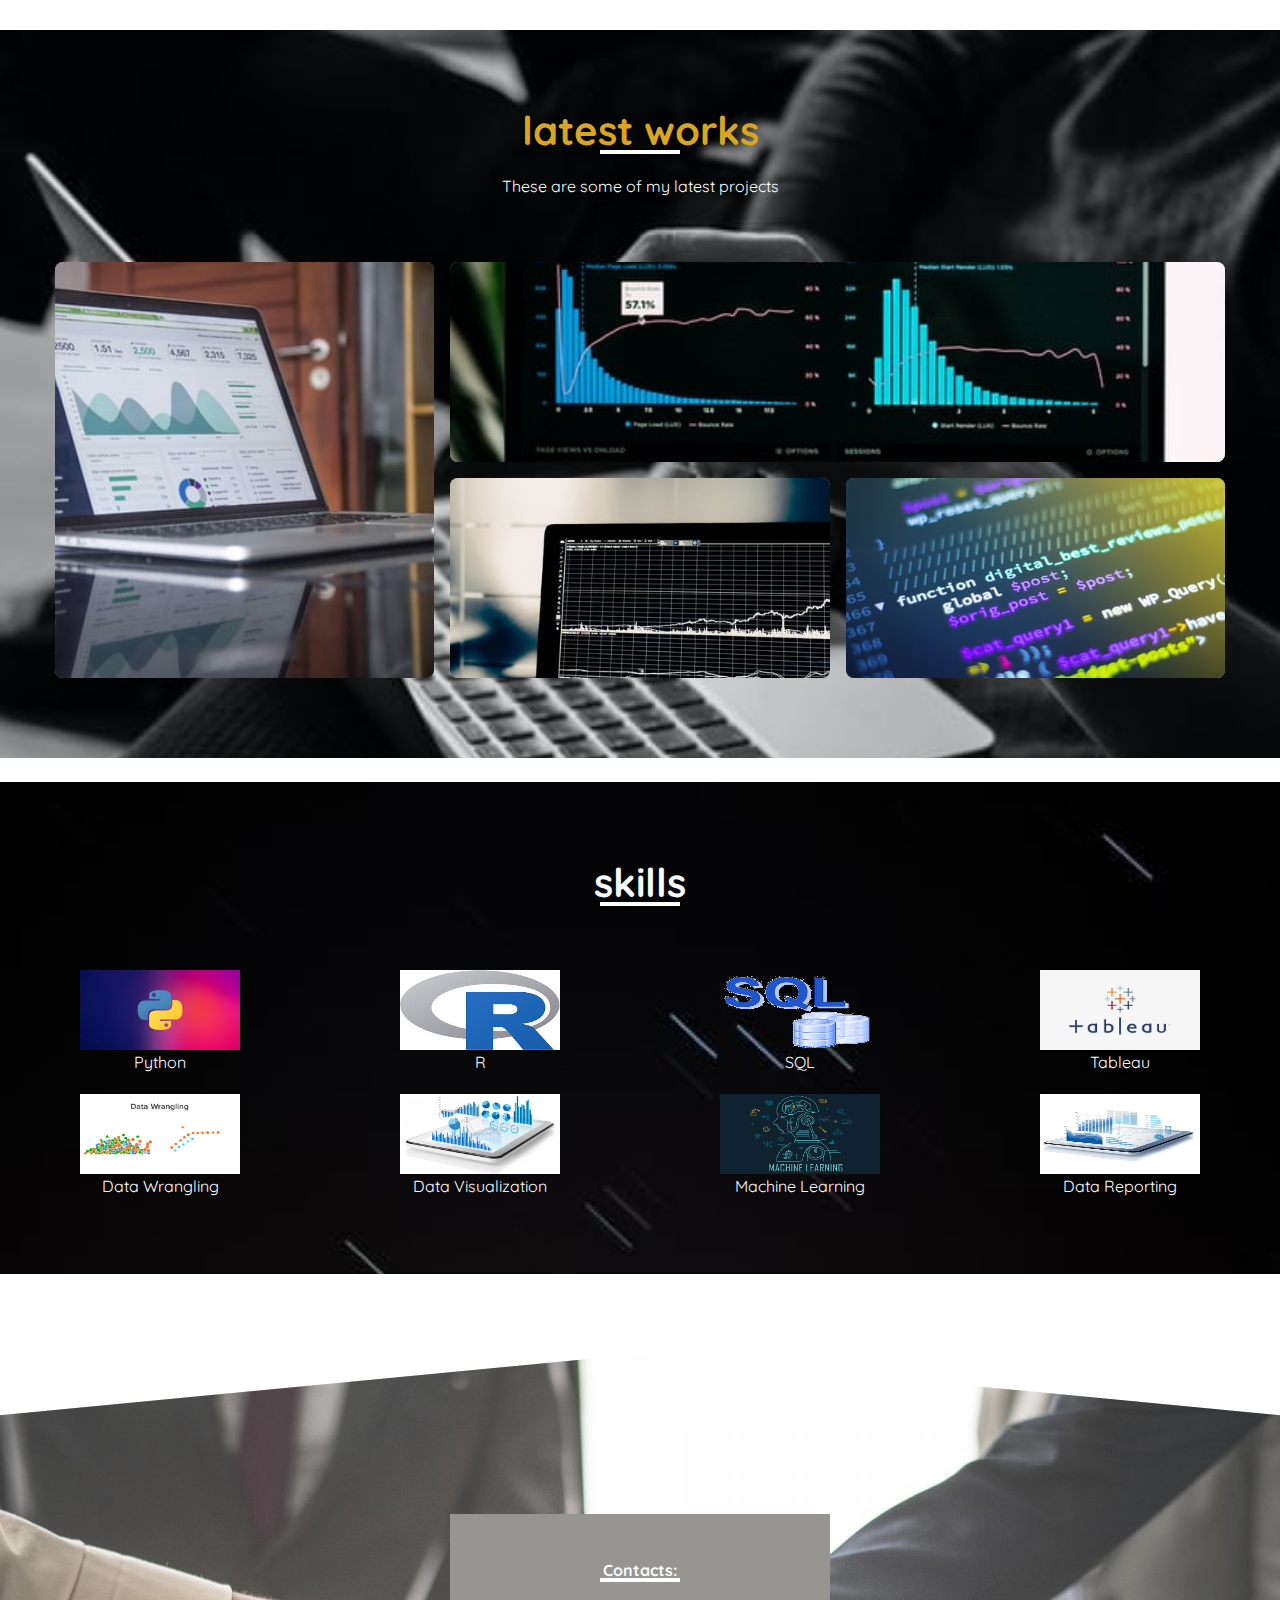
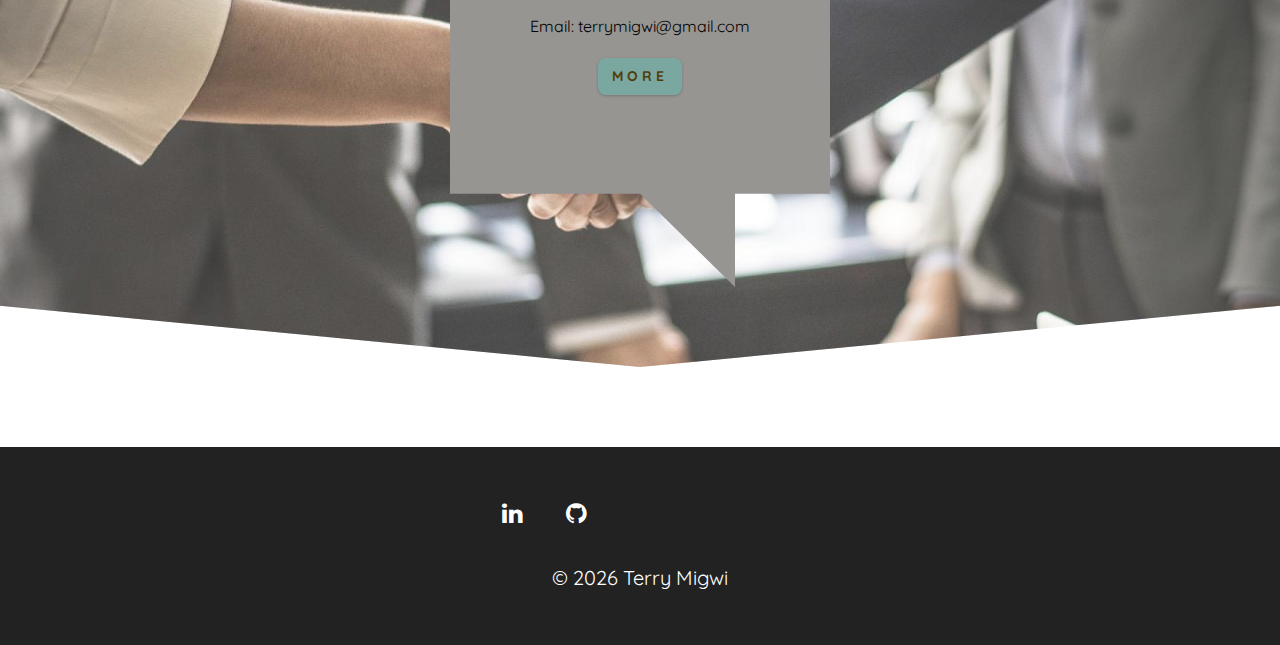
==== commit 166f6ae9: "my commit final touches" ====
--- a/index.html
+++ b/index.html
@@ -209,7 +209,7 @@
     </section> <br>
     <!-- end of projects -->
  <!-- skills -->
- <section class="section skills" style="background-image: url(./images/dark.jpeg); background-size: cover;">
+ <section class="section skills" style="background-image: url(./images/black.jpeg); background-size: cover;">
   <!-- section title -->
   <div class="section-title">
     <h2>skills</h2>
@@ -267,18 +267,8 @@
 <!-- end of skills -->
 
     <!-- connect -->
-    <section class="connect">
-      <video
-        controls
-        autoplay
-        muted
-        loop
-        class="video-container"
-        poster="./images/project-1.jpeg"
-      >
-        <source src="./videos/connect.mp4" type="video/mp4" />
-        Sorry, your browser does not support embedded videos
-      </video>
+    <section class="connect" style="background-image:url(./images/hand.jpg); background-size: cover;">
+      
       <div class="video-banner">
         <!-- section title -->
         <div class="section-title">
--- a/css/styles.css
+++ b/css/styles.css
@@ -556,7 +556,7 @@
   height: 100%;
   background: var(--clr-white);
   /* background: rgba(0, 0, 0, 0.6); */
-  opacity: 0.7;
+  opacity: 0.2;
   z-index: -1;
 }
 .connect {
